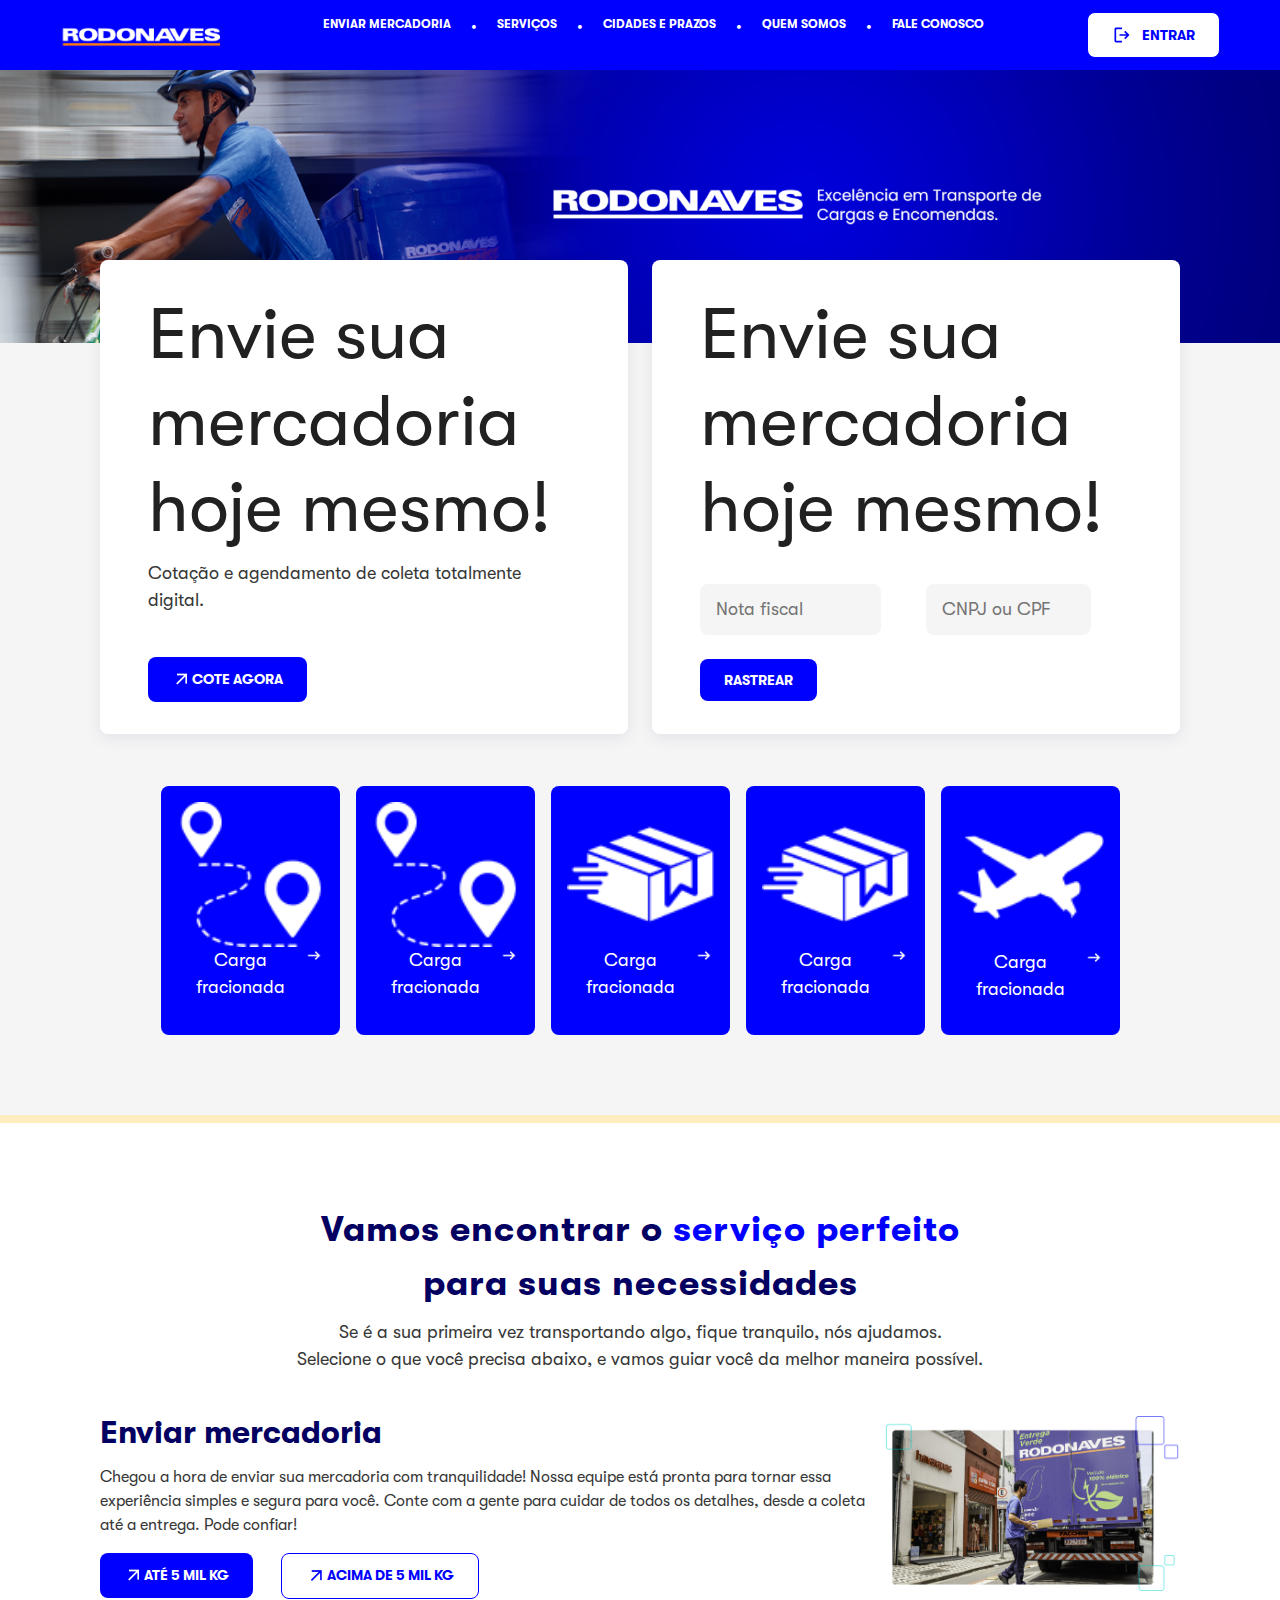
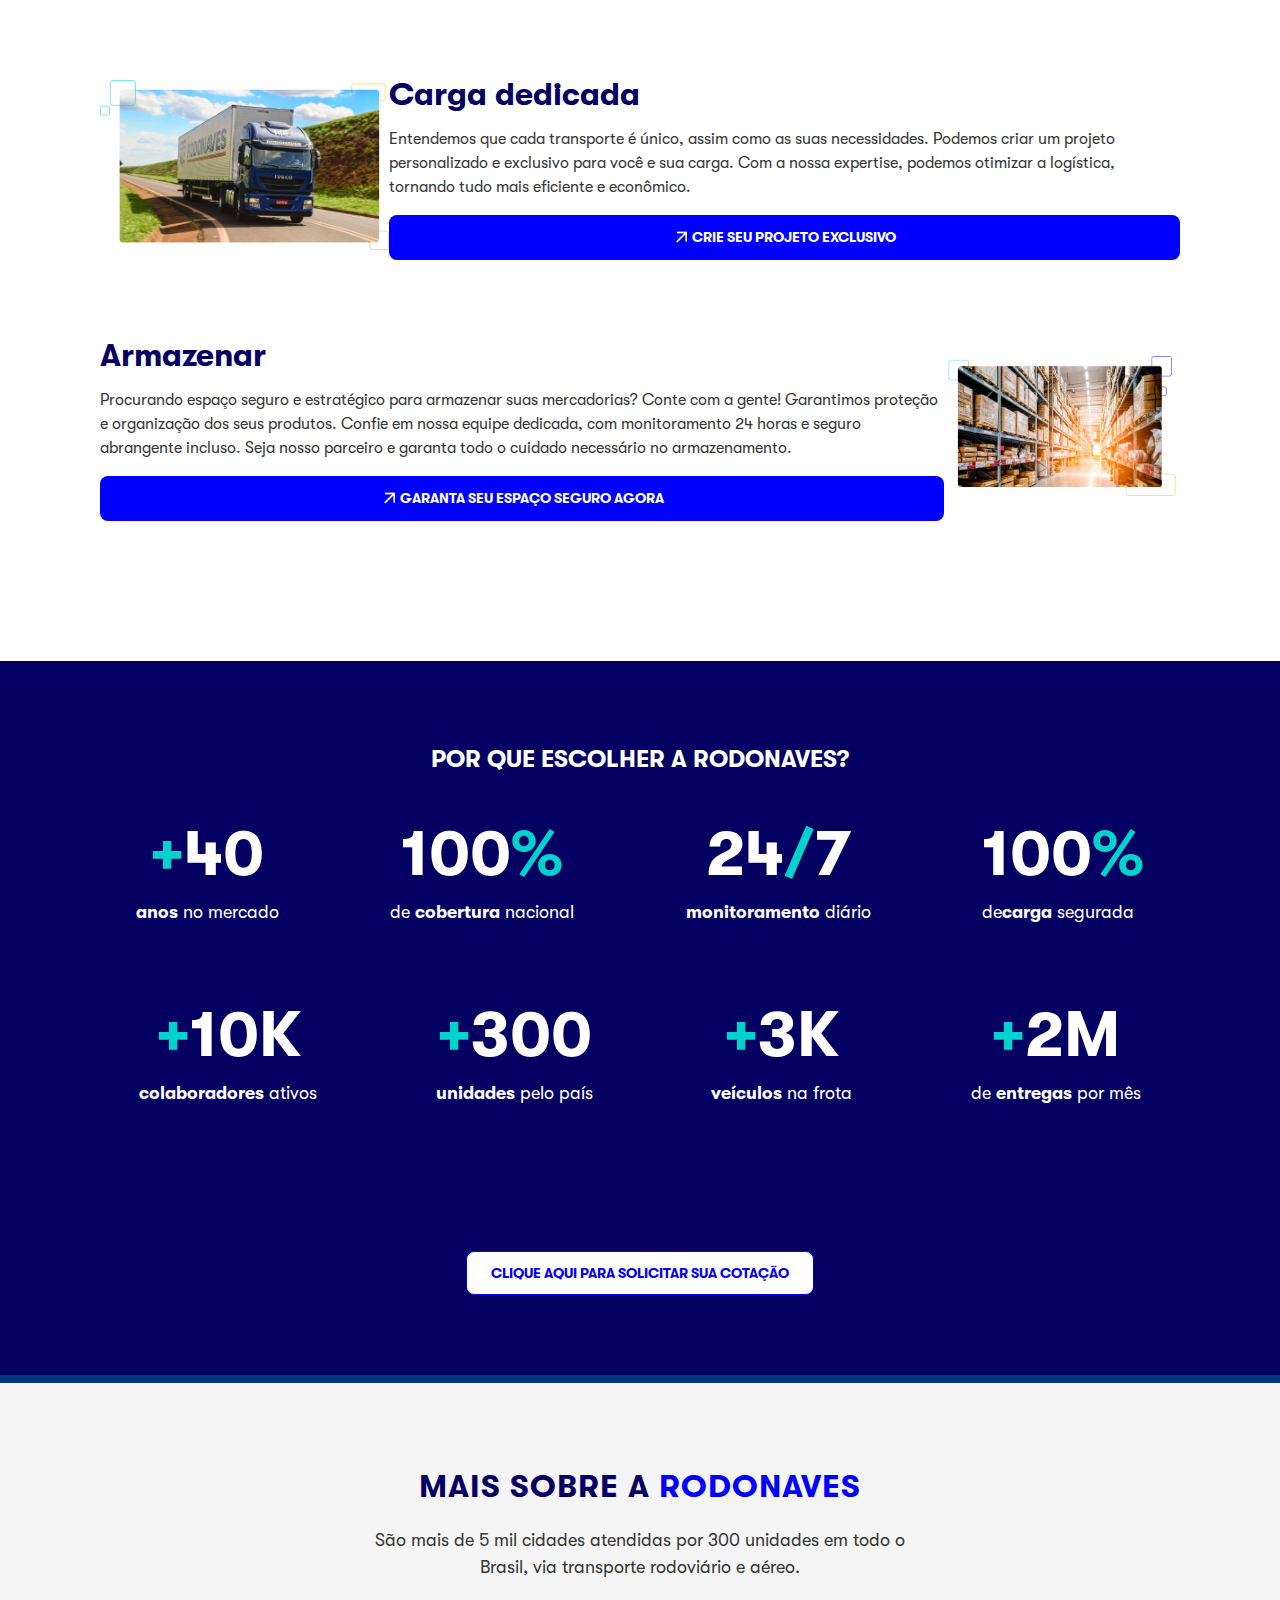
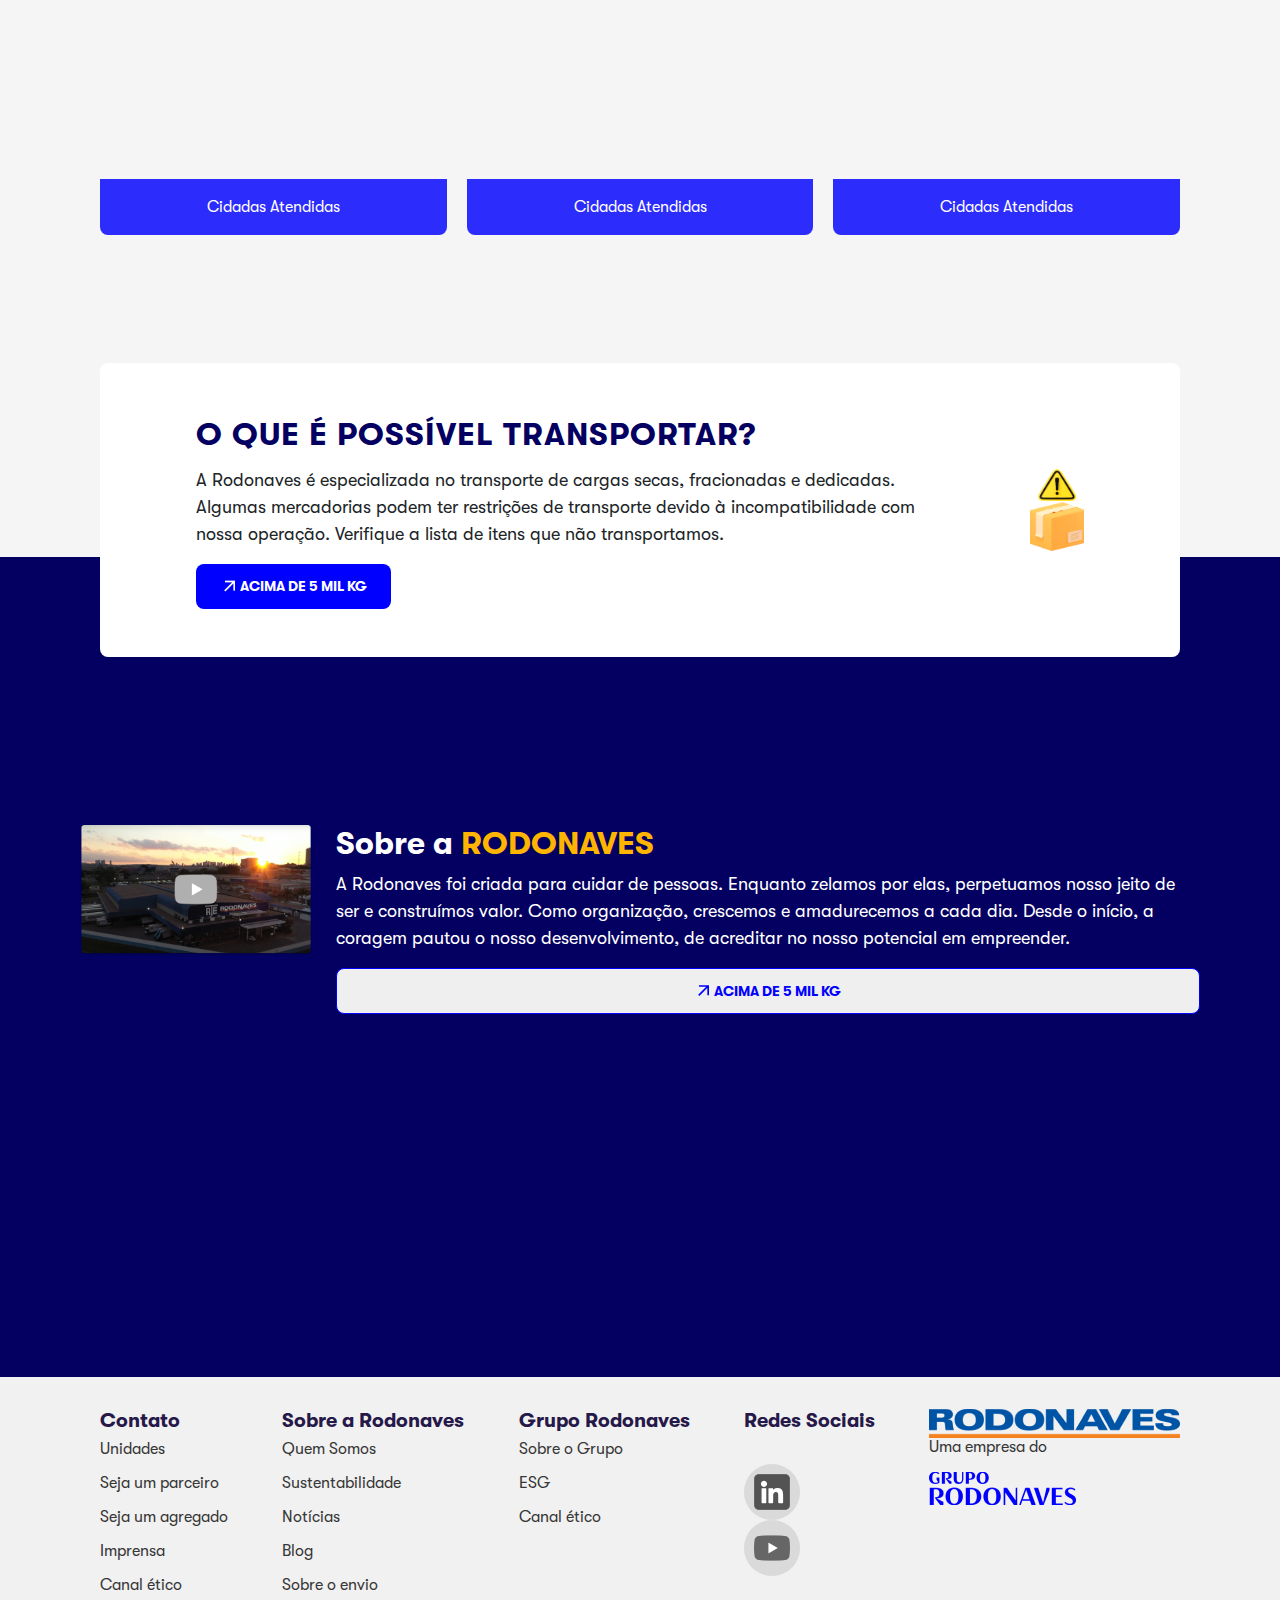
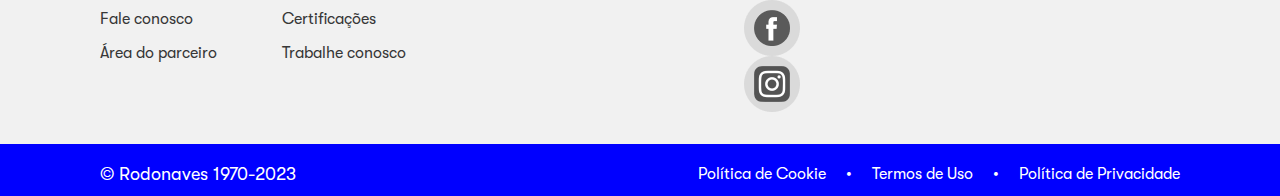
==== index.html @ ea884552 "initial setup" ====
<!DOCTYPE html>
<html lang="en" class="no-js">
<head>
   <meta charset="utf-8">
   <meta http-equiv="x-ua-compatible" content="ie=edge">
   <meta name="viewport" content="width=device-width, initial-scale=1.0, shrink-to-fit=no">
   <meta name="keywords" content="clean,creative"/>
   <meta name="description" content="Bootstrap5">
   <meta name="author" content=""/>
   <meta name="color-scheme" content="light dark">
   <title>Redonaves Html template</title>
   <!-- plugins css -->
   <link rel="stylesheet" href="styles/css/bootstrap.min.css">
   <!-- main css -->
   <link rel="stylesheet" href="styles/css/fonts.css">
   <link rel="stylesheet" href="styles/css/style.css">
</head>
<body>

   <header class="header">
      <div class="header-container">
        <img src="./images/logo.png" alt="Logo" class="logo" />
        <ul class="nav-links">
          <li><a href="#">ENVIAR MERCADORIA</a></li>
          <li>•</li>

          <li>
            <a href="#">
              SERVIÇOS
              <!-- <span><img src="./images/chevron-down.png" alt="" /></span
            > -->
            </a>
            <!-- <div class="dropdown-content">
              <a href="#">Service 1</a>
              <a href="#">Service 2</a>
              <a href="#">Service 3</a>
            </div> -->
          </li>
          <li>•</li>

          <li>
            <a href="#"
              >CIDADES E PRAZOS
              <!-- <span
                ><img src="./images/chevron-down.png" alt="" /></span
            > -->
            </a>
            <!-- <div class="dropdown-content">
              <a href="#">Contact 1</a>
              <a href="#">Contact 2</a>
            </div> -->
          </li>
          <li>•</li>

          <li><a href="#">QUEM SOMOS</a></li>
          <li>•</li>

          <li>
            <a href="#">FALE CONOSCO</a>
          </li>
        </ul>
        <button class="login-button">
          <span><img src="./images/Icon-test.svg" alt="" /></span>ENTRAR
        </button>
        <div class="mobile-nav">
          <img class="menu" src="./images/menu.png" alt="" />
          <img class="user" src="./images/user.png" alt="" />
        </div>
      </div>
    </header>

    <!-- hero -->
    <section class="hero">
      <div class="hero-banner">
        <img src="./images/Imagem 1.png" alt="" />
      </div>
      <div class="hero-wrapper">
        <div class="hero-content">
          <div class="first-card">
            <h1>Envie sua mercadoria hoje mesmo!</h1>
            <p>Cotação e agendamento de coleta totalmente digital.</p>
            <button>
              <span><img src="./images/arrow-outward.png" alt="" /></span> Cote
              agora
            </button>
          </div>
          <div class="tracking-form">
            <h1>Envie sua mercadoria hoje mesmo!</h1>
            <form>
              <div class="form-row">
                <div class="input-container">
                  <input
                    placeholder="Nota fiscal"
                    type="text"
                    id="input1"
                    name="input1"
                  />
                </div>
                <div class="input-container">
                  <input
                    placeholder="CNPJ ou CPF"
                    type="text"
                    id="input2"
                    name="input2"
                  />
                </div>
              </div>
              <button type="submit">Rastrear</button>
            </form>
          </div>
        </div>
        <!-- cards -->
        <div class="cards-title"><h2>Serviços</h2></div>
        <div class="cards">
          <div class="card">
            <img src="./images/location.png" alt="" />
            <p>
              Carga fracionada
              <span><img src="./images/arrow-right.png" alt="" /></span>
            </p>
          </div>
          <div class="card">
            <img src="./images/location.png" alt="" />
            <p>
              Carga fracionada<span
                ><img src="./images/arrow-right.png" alt=""
              /></span>
            </p>
          </div>
          <div class="card">
            <img src="./images/expess-icon.png" alt="" />
            <p>
              Carga fracionada<span
                ><img src="./images/arrow-right.png" alt=""
              /></span>
            </p>
          </div>
          <div class="card">
            <img src="./images/expess-icon.png" alt="" />
            <p>
              Carga fracionada<span
                ><img src="./images/arrow-right.png" alt=""
              /></span>
            </p>
          </div>
          <div class="card">
            <img src="./images/plane-icon.png" alt="" />
            <p>
              Carga fracionada<span
                ><img src="./images/arrow-right.png" alt=""
              /></span>
            </p>
          </div>
        </div>
      </div>
      <hr />
    </section>
    <!-- service -->
    <section class="service-sec">
      <div class="service-head">
        <h1>
          Vamos encontrar o <span>serviço perfeito</span><br />
          para suas necessidades
        </h1>
        <p>
          Se é a sua primeira vez transportando algo, fique tranquilo, nós
          ajudamos. <br />
          Selecione o que você precisa abaixo, e vamos guiar você da melhor
          maneira possível.
        </p>
      </div>
      <div class="txt-img-wrapper">
        <div class="txt-img-block">
          <div class="text-side">
            <h2>Enviar mercadoria</h2>
            <p>
              Chegou a hora de enviar sua mercadoria com tranquilidade! Nossa
              equipe está pronta para tornar essa experiência simples e segura
              para você. Conte com a gente para cuidar de todos os detalhes,
              desde a coleta até a entrega. Pode confiar!
            </p>
            <div class="buttons">
              <button class="one-btn">
                <span><img src="./images/arrow-outward.png" alt="" /></span>Até
                5 mil kg
              </button>
              <button class="two-btn">
                <span><img src="./images/arrow-outward-blue.png" alt="" /></span
                >Acima de 5 mil kg
              </button>
            </div>
          </div>
          <div class="img-side">
            <img
              src="./images/truck-img.png"
              alt="Delivery Truck"
              class="truck-img"
            />
          </div>
        </div>

        <div class="txt-img-block middle-service">
          <div class="img-side">
            <img
              src="./images/truck-middle.png"
              alt="Delivery Truck"
              class="truck-img"
            />
          </div>
          <div class="text-side">
            <h2>Carga dedicada</h2>
            <p>
              Entendemos que cada transporte é único, assim como as suas
              necessidades. Podemos criar um projeto personalizado e exclusivo
              para você e sua carga. Com a nossa expertise, podemos otimizar a
              logística, tornando tudo mais eficiente e econômico.
            </p>
            <button class="one-btn middle-btn">
              <span><img src="./images/arrow-outward.png" alt="" /></span>Crie
              seu projeto exclusivo
            </button>
          </div>
        </div>

        <div class="txt-img-block">
          <div class="text-side">
            <h2>Armazenar</h2>
            <p>
              Procurando espaço seguro e estratégico para armazenar suas
              mercadorias? Conte com a gente! Garantimos proteção e organização
              dos seus produtos. Confie em nossa equipe dedicada, com
              monitoramento 24 horas e seguro abrangente incluso. Seja nosso
              parceiro e garanta todo o cuidado necessário no armazenamento.
            </p>
            <button class="one-btn last-btn">
              <span><img src="./images/arrow-outward.png" alt="" /></span
              >Garanta seu espaço seguro agora
            </button>
          </div>
          <div class="img-side">
            <img
              src="./images/factory.png"
              alt="Delivery Truck"
              class="truck-img"
            />
          </div>
        </div>
      </div>
    </section>
    <!-- numbers -->
    <section class="numbers">
      <div class="num-head"><h2>Por que escolher a rodonaves?</h2></div>
      <div class="numbers-container">
        <div class="num-item-wrapper">
          <div class="num-item">
            <h3><span>+</span>40</h3>
            <p><strong>anos</strong> no mercado</p>
          </div>
          <div class="num-item">
            <h3>100<span>%</span></h3>
            <p>de <strong>cobertura</strong> nacional</p>
          </div>
          <div class="num-item">
            <h3>24<span>/</span>7</h3>
            <p><strong>monitoramento</strong> diário</p>
          </div>
          <div class="num-item">
            <h3>100<span>%</span></h3>
            <p>de<strong>carga</strong> segurada</p>
          </div>
        </div>
        <div class="num-item-wrapper num-item-two">
          <div class="num-item">
            <h3><span>+</span>10K</h3>
            <p><strong>colaboradores</strong> ativos</p>
          </div>
          <div class="num-item">
            <h3><span>+</span>300</h3>
            <p><strong>unidades</strong> pelo país</p>
          </div>
          <div class="num-item">
            <h3><span>+</span>3K</h3>
            <p><strong>veículos</strong> na frota</p>
          </div>
          <div class="num-item">
            <h3><span>+</span>2M</h3>
            <p>de <strong>entregas</strong> por mês</p>
          </div>
        </div>
      </div>
      <div class="bottom-btn">
        <button class="num-btn">Clique aqui para solicitar sua cotação</button>
      </div>
      <hr />
    </section>
    <!-- more-sec -->
    <section class="more-sec">
      <div class="more-head">
        <h2>Mais sobre a <span>rodonaves</span></h2>
        <p>
          São mais de 5 mil cidades atendidas por 300 unidades em todo o Brasil,
          via transporte rodoviário e aéreo.
        </p>
      </div>
      <div class="more-cards">
        <div class="card-item">
          <div class="more-btn">
            <a href="#">Cidadas Atendidas</a>
          </div>
        </div>
        <div class="card-item card-item2">
          <div class="more-btn">
            <a href="#">Cidadas Atendidas</a>
          </div>
        </div>
        <div class="card-item card-item3">
          <div class="more-btn">
            <a href="#">Cidadas Atendidas</a>
          </div>
        </div>
      </div>
      <div class="pop-wrapper">
        <div class="pop-up">
          <div class="pop-txt">
            <h3>o que é possível transportar?</h3>
            <p>
              A Rodonaves é especializada no transporte de cargas secas,
              fracionadas e dedicadas. Algumas mercadorias podem ter restrições
              de transporte devido à incompatibilidade com nossa operação.
              Verifique a lista de itens que não transportamos.
            </p>
            <button>
              <span><img src="./images/arrow-outward.png" alt="" /></span>Acima
              de 5 mil kg
            </button>
          </div>
          <div class="pop-img">
            <img src="./images/box.png" alt="" />
          </div>
        </div>
      </div>
    </section>
    <!-- video sec -->
    <section class="video-section">
      <div class="vid-sec-wrapper">
        <div class="vid-sec-container">
          <div class="vid"><img src="./images/Player.png" alt="" /></div>
          <div class="vid-txt">
            <h2>Sobre a <span>RODONAVES</span></h2>
            <p>
              A Rodonaves foi criada para cuidar de pessoas. Enquanto zelamos
              por elas, perpetuamos nosso jeito de ser e construímos valor. Como
              organização, crescemos e amadurecemos a cada dia. Desde o início,
              a coragem pautou o nosso desenvolvimento, de acreditar no nosso
              potencial em empreender.
            </p>
            <button>
              <span><img src="./images/arrow-outward2.svg" alt="" /></span>Acima
              de 5 mil kg
            </button>
          </div>
        </div>
      </div>
    </section>

    <!-- footer -->
    <footer>
      <div class="footer-container">
        <div class="footer-row">
          <h2>Contato</h2>
          <p>Unidades</p>
          <p>Seja um parceiro</p>
          <p>Seja um agregado</p>
          <p>Imprensa</p>
          <p>Canal ético</p>
          <p>Fale conosco</p>
          <p>Área do parceiro</p>
        </div>
        <div class="footer-row">
          <h2>Sobre a Rodonaves</h2>
          <p>Quem Somos</p>
          <p>Sustentabilidade</p>
          <p>Notícias</p>
          <p>Blog</p>
          <p>Sobre o envio</p>
          <p>Certificações</p>
          <p>Trabalhe conosco</p>
        </div>
        <div class="footer-row">
          <h2>Grupo Rodonaves</h2>
          <p>Sobre o Grupo</p>
          <p>ESG</p>
          <p>Canal ético</p>
        </div>
        <div class="footer-row">
          <h2>Redes Sociais</h2>
          <br />
          <a href=""><img src="./images/LinkedIn.png" alt="" /></a>
          <a href=""><img src="./images/YouTube.png" alt="" /></a> <br />
          <a href=""><img src="./images/Facebook.png" alt="" /></a>
          <a href=""><img src="./images/Instagram.png" alt="" /></a>
        </div>

        <div class="footer-row">
          <img src="./images/Logo-Rodonaves.png" alt="" />
          <p>Uma empresa do</p>
          <img src="./images/logo-grupo-rodonaves.png" alt="" />
        </div>
      </div>
    </footer>
    <div class="bottom-sec">
      <div class="bottom-wrap">
        <div class="copyright">
          <p>© Rodonaves 1970-2023</p>
        </div>
        <div class="bottom-links">
          <a href="#">Política de Cookie</a><span> • </span>
          <a href="#">Termos de Uso</a><span> • </span>
          <a href="#">Política de Privacidade</a>
        </div>
      </div>
    </div>

   <!-- jQuery -->
   <script src="scripts/jquery-3.7.1.min.js"></script>
   <script src="scripts/jquery-migrate-3.4.1.min.js"></script>
   <!-- plugins and framework js -->
   <script src="scripts/bootstrap.bundle.min.js"></script>
   <!-- Custom js -->
   <script src="scripts/main.js"></script>
</body>
</html>
---- styles/css/fonts.css ----
@font-face {
    font-family: "GT-Walsheim";
    src: url("../../fonts/GT-Walsheim/GT-Walsheim-Regular.woff2") format("woff2"),
      url("../../fonts/GT-Walsheim/GT-Walsheim-Regular.woff") format("woff");
    font-weight: normal;
    font-style: normal;
  }
  
  @font-face {
    font-family: "GT-Walsheim";
    src: url("../../fonts/GT-Walsheim/GT-Walsheim-Bold.woff2") format("woff2"),
      url("../../fonts/GT-Walsheim/GT-Walsheim-Bold-Oblique.woff") format("woff");
    font-weight: 700;
    font-style: 400;
  }
---- styles/css/style.css ----
*, *::before, *::after {
  box-sizing: border-box;
}

html {
  scroll-behavior: smooth;
}

img, picture, svg, video {
  display: block;
  max-width: 100%;
}

input, textarea, button, select {
  font: inherit;
}

:focus {
  box-shadow: none;
}

:disabled {
  cursor: not-allowed;
}

body {
  font-family: "GT-Walsheim";
}

h1, h2, h3, h4, h5, h6 {
  font-family: "GT-Walsheim";
}

h1 {
  font-size: 72px;
}

h2 {
  font-size: 48px;
}

h3 {
  font-size: 36px;
}

h4 {
  font-size: 32px;
}

h5 {
  font-size: 22px;
}

h6 {
  font-size: 18px;
}

p {
  font-size: 16px;
}

a {
  text-decoration: none;
}

ul {
  list-style: none;
  padding-left: 0;
}

p,
input {
  font-family: "GT-Walsheim";
  font-size: 18px;
  font-style: normal;
  font-weight: 400;
  line-height: 150%;
}

button {
  font-family: "GT-Walsheim";
  font-size: 14px;
  font-style: normal;
  font-weight: 700;
  line-height: 18.2px; /* 130% */
  text-transform: uppercase;
}

button:hover {
  transition: 0.3s;
  transform: scale(1.1);
}

/* nav */
.mobile-nav {
  display: none;
}

.header {
  background-color: #0000ff;
  color: white;
  padding: 10px 0;
}

/* New container styling */
.header-container {
  display: flex;
  align-items: center;
  justify-content: space-between;
  padding: 0 20px;
  max-width: 1200px;
  margin: auto;
}

.header img.logo {
  width: 160px;
  height: 32px;
}

.nav-links {
  list-style-type: none;
  display: flex;
  gap: 0;
}

.nav-links li {
  position: relative;
  padding: 5px 10px;
}

.nav-links li a {
  text-decoration: none;
  color: white;
  display: flex;
  transition: 0.3s ease;
  font-size: 12px;
  font-style: normal;
  font-weight: 700;
  line-height: 18px;
  text-transform: uppercase;
}

.nav-links li a:hover {
  color: #030061;
}

.nav-links li:hover .dropdown-content {
  display: block;
}

.dropdown-content {
  display: none;
  position: absolute;
  background-color: #f9f9f9;
  min-width: 160px;
  box-shadow: 0px 8px 16px 0px rgba(0, 0, 0, 0.2);
  z-index: 1;
}

.dropdown-content a {
  color: black;
  padding: 12px 16px;
  text-decoration: none;
  display: block;
}

.dropdown-content a:hover {
  background-color: #f1f1f1;
}

.login-button {
  background-color: #ffffff;
  border: 1px solid #0000ff;
  color: #0000ff;
  padding: 12px 24px;
  cursor: pointer;
  border-radius: 8px;
  display: flex;
  align-items: center;
}

.login-button:hover {
  transition: 0.3s;
  transform: scale(1.1);
}

.login-button span {
  padding-right: 10px;
}

@media screen and (max-width: 950px) {
  .nav-links {
    display: none;
  }
  .login-button {
    display: none;
  }
  .mobile-nav {
    display: block;
    display: flex;
  }
  .mobile-nav .menu {
    padding-right: 16px;
    cursor: pointer;
  }
  .mobile-nav .user {
    cursor: pointer;
  }
}
/* hero-section */
.hero-wrapper {
  background-color: #f5f5f5;
}

.hero-banner img {
  width: 100%;
}

.hero-content {
  max-width: 1120px;
  margin: 0 auto;
  padding: 20px;
  display: flex;
  margin-top: -103px;
}

.first-card {
  background-color: #ffffff;
  border-radius: 8px;
  padding: 32px 48px;
  margin-right: 24px;
  width: 548px;
  box-shadow: 0px 4px 16px 0px rgba(3, 0, 97, 0.0784313725);
}

.first-card h1 {
  color: #212121;
}

.first-card p {
  color: #383838;
}

.first-card button {
  border-radius: 8px;
  padding: 12px 24px;
  color: #ffffff;
  background-color: #0000ff;
  border: 0;
  cursor: pointer;
  margin-top: 24px;
  display: flex;
  align-items: center;
  margin-top: 43px;
}

#input1 {
  margin-right: 24px;
}

.tracking-form {
  background-color: #ffffff;
  border-radius: 8px;
  padding: 32px 48px;
  width: 548px;
  box-shadow: 0px 4px 16px 0px rgba(3, 0, 97, 0.0784313725);
}

.tracking-form h1 {
  color: #212121;
}

.tracking-form button {
  border-radius: 8px;
  padding: 12px 24px;
  color: #ffffff;
  background-color: #0000ff;
  border: 0;
  cursor: pointer;
  margin-top: 24px;
}

.form-row {
  display: flex;
  justify-content: start;
}

.form-row input {
  padding: 12px 16px;
  background-color: #f5f5f5;
  border-radius: 8px;
  color: #383838;
  border: 0;
  gap: 24px;
  margin-top: 24px;
  width: 80%;
}

@media screen and (max-width: 950px) {
  .form-row {
    flex-direction: column;
  }
  .hero-content {
    margin-top: -50px;
  }
}
@media screen and (max-width: 756px) {
  .hero-banner img {
    height: 198px;
  }
  .hero-content {
    flex-direction: column;
    gap: 20px;
  }
  .tracking-form {
    width: auto;
  }
  .first-card {
    width: auto;
    margin-right: 0;
  }
}
/* cards */
.cards {
  display: flex;
  max-width: 1120px;
  justify-content: center;
  flex-wrap: wrap;
  gap: 16px;
  margin: 0 auto;
  padding: 32px 0 80px;
}

.card {
  background-color: #0000ff;
  padding: 16px;
  border: 0;
  border-radius: 8px;
  width: 179px;
  text-align: center;
}

.card p {
  color: #ffffff;
  display: flex;
  justify-content: center;
}

.hero hr {
  border: 4px solid #ffb500;
  margin: 0;
}

.cards-title h2 {
  display: none;
}

@media screen and (max-width: 500px) {
  .cards {
    padding: 32px 20px 80px;
  }
  .cards-title h2 {
    display: block;
    color: #030061;
    text-align: center;
    font-size: 16px;
    font-style: normal;
    font-weight: 700;
    line-height: 150%; /* 24px */
    letter-spacing: 1px;
    text-transform: uppercase;
    margin-top: 32px;
  }
  .card {
    width: 100%;
    display: flex;
    align-items: center;
    justify-content: space-around;
  }
}
/* service-sec */
.service-sec {
  padding-top: 80px;
  padding-bottom: 120px;
}

.service-head h1 {
  color: #030061;
  text-align: center;
  text-align: center;
  font-size: 36px;
  font-style: normal;
  font-weight: 700;
  line-height: 150%; /* 54px */
  letter-spacing: 1px;
}

.service-head h1 span {
  color: #0000ff;
}

.service-head p {
  color: #383838;
  text-align: center;
}

.txt-img-wrapper {
  max-width: 1120px;
  margin: 0 auto;
  padding: 20px;
}

.txt-img-block {
  display: flex;
  align-items: center;
}

.text-side h2 {
  color: #030061;
  font-size: 32px;
  font-style: normal;
  font-weight: 700;
  line-height: 150%;
}

.text-side p {
  color: #383838;
  font-size: 16px;
  font-style: normal;
  font-weight: 400;
  line-height: 150%;
}

.text-side button {
  padding: 12px 24px;
  border-radius: 8px;
  cursor: pointer;
  display: inline-flex;
  align-items: center;
}

.middle-btn {
  display: flex;
  align-items: center;
  width: 100%;
  justify-content: center;
}

.last-btn {
  display: flex;
  align-items: center;
  width: 100%;
  justify-content: center;
}

.one-btn {
  background-color: #0000ff;
  color: #ffffff;
  border: 0;
  margin-right: 24px;
}

.two-btn {
  color: #0000ff;
  background-color: #ffffff;
  border: 1px solid #0000ff;
}

.middle-service {
  margin: 72px 0;
}

@media screen and (max-width: 900px) {
  .txt-img-wrapper {
    padding: 20px;
  }
  .txt-img-block {
    flex-direction: column-reverse;
  }
  .middle-service {
    flex-direction: column;
  }
  .img-side {
    width: 100%;
  }
  .img-side img {
    max-width: 100%;
    height: auto;
  }
  .one-btn {
    margin-bottom: 24px !important;
  }
  .text-side p {
    text-align: center;
  }
  .text-side h2 {
    text-align: center;
  }
  .text-side button {
    display: block;
    margin: 0 auto;
  }
  .service-head h1 {
    font-size: 20px;
    font-style: normal;
    font-weight: 700;
    line-height: 150%; /* 24px */
    text-transform: uppercase;
  }
}
/* numbers */
.numbers {
  background-color: #030061;
  padding: 80px 0 0;
}

.numbers-container {
  max-width: 1120px;
  margin: 0 auto;
}

.num-head h2 {
  color: #ffffff;
  padding-bottom: 32px;
  text-align: center;
  text-transform: uppercase;
  font-size: 24px;
  font-style: normal;
  font-weight: 700;
  line-height: 150%;
}

.num-item-wrapper {
  display: flex;
  justify-content: space-around;
}

.num-item h3 {
  color: #ffffff;
  text-align: center;
  font-size: 64px;
  font-style: normal;
  font-weight: 700;
  line-height: normal;
}

.num-item h3 span {
  color: #00d2cd;
}

.num-item p {
  color: #ffffff;
}

.num-item-two {
  padding: 56px 0 64px;
}

.bottom-btn {
  text-align: center;
  padding: 0 20px 80px;
}

.num-btn {
  padding: 12px 24px;
  color: #0000ff;
  border-radius: 8px;
  background-color: #ffffff;
  border: 1px solid #0000ff;
  cursor: pointer;
  margin-top: 64px;
}

.numbers hr {
  border: 4px solid #00d2cd;
  margin: 0;
}

@media screen and (max-width: 810px) {
  .num-item-wrapper {
    flex-direction: column;
  }
  .num-item {
    display: flex;
    flex-direction: column;
    align-items: center;
    padding-bottom: 50px;
  }
  .numbers-container {
    display: flex;
    justify-content: space-around;
    padding: 0 20px;
  }
  .num-item-two {
    padding: 0;
  }
  .num-item p {
    margin: 0;
  }
  .numbers hr {
    display: none;
  }
}
/* more sec */
.more-sec {
  background-color: #f5f5f5;
  padding-top: 80px;
}

.more-head h2 {
  color: #030061;
  text-transform: uppercase;
  text-align: center;
  font-size: 32px;
  font-style: normal;
  font-weight: 700;
  line-height: 150%; /* 48px */
  letter-spacing: 1px;
  text-transform: uppercase;
}

.more-head h2 span {
  color: #0000ff;
  text-transform: uppercase;
}

.more-head p {
  color: #383838;
  text-align: center;
  max-width: 548px;
  padding: 8px 0 56px;
  margin: 0 auto;
}

.more-cards {
  display: flex;
  max-width: 1120px;
  margin: 0 auto;
  gap: 20px;
  padding-bottom: 108px;
  padding-right: 20px;
  padding-left: 20px;
}

.card-item {
  background-image: url("./images/img-truck2.png");
  background-size: cover;
  position: relative;
  height: 198px;
  width: 397px;
  border-radius: 8px;
}

.card-item2 {
  background-image: url("./images/delivery.png");
}

.card-item3 {
  background-image: url("./images/person.png");
}

.more-btn {
  position: absolute;
  bottom: 0;
  background-color: #0000ff;
  width: 100%;
  padding: 16px 0;
  opacity: 82%;
  text-align: center;
  border-radius: 0 0 8px 8px;
  cursor: pointer;
}

.card-item a {
  color: #ffffff;
}

@media screen and (max-width: 840px) {
  .more-cards {
    flex-direction: column;
    gap: 40px;
  }
  .card-item {
    width: auto;
  }
}
/* pop-up */
.pop-up {
  display: flex;
  padding: 48px 96px;
  align-items: center;
  background-color: #ffffff;
  border-radius: 8px;
  position: relative;
  z-index: 9;
}

.pop-wrapper {
  max-width: 1120px;
  margin: 0 auto;
  padding: 20px 20px 56px;
}

.pop-up h3 {
  color: #030061;
  text-transform: uppercase;
  font-size: 32px;
  font-style: normal;
  font-weight: 700;
  line-height: 150%; /* 48px */
  letter-spacing: 1px;
  text-transform: uppercase;
}

.pop-up button {
  padding: 12px 24px;
  border-radius: 8px;
  color: #ffffff;
  background-color: #0000ff;
  border: 0;
  cursor: pointer;
  display: flex;
  align-items: center;
}

.pop-txt {
  margin-right: 72px;
}

@media screen and (max-width: 840px) {
  .pop-up {
    flex-direction: column-reverse;
    padding: 48px 16px;
  }
  .pop-txt {
    margin-right: 0;
    text-align: center;
  }
  .pop-up button {
    margin: 0 auto;
  }
}
/* video-section */
.video-section {
  margin-top: -156px;
  background-color: #030061;
}

.vid-sec-wrapper {
  max-width: 1120px;
  margin: 0 auto;
}

.vid-sec-container {
  display: flex;
  padding-top: 268px;
  padding-bottom: 190px;
}

.vid {
  width: 643px;
  height: 362px;
  margin-right: 24px;
  cursor: pointer;
}

.vid-txt h2 {
  color: #ffffff;
  font-size: 32px;
  font-style: normal;
  font-weight: 700;
  line-height: 38.4px;
}

.vid-txt h2 span {
  color: #ffb500;
}

.vid-txt p {
  color: #ffffff;
}

.vid-txt button {
  padding: 12px 24px;
  color: #0000ff;
  border-radius: 8px;
  border: 1px solid #0000ff;
  cursor: pointer;
  display: flex;
  align-items: center;
  width: 100%;
  justify-content: center;
}

@media screen and (max-width: 957px) {
  .video-section {
    margin-top: 0;
  }
  .vid-sec-wrapper {
    padding: 20px;
  }
  .vid-sec-container {
    flex-direction: column;
    padding-top: 48px;
    padding-bottom: 48px;
  }
  .vid-txt p {
    text-align: center;
  }
  .vid-txt h2 {
    text-align: center;
    padding-top: 20px;
  }
  .vid-txt button {
    margin: 0 auto;
  }
  .vid {
    width: 100%;
    height: auto;
  }
  .vid img {
    max-width: 100%;
    height: auto;
  }
}
/* footer */
footer {
  background-color: #f1f1f1;
}

.footer-container {
  display: flex;
  max-width: 1120px;
  margin: 0 auto;
  justify-content: space-between;
  padding-top: 32px;
  padding-left: 20px;
  padding-right: 20px;
}

.footer-container h2 {
  color: #261949;
  font-size: 20px;
  font-style: normal;
  font-weight: 700;
  line-height: normal;
}

.footer-container p {
  color: #383838;
  font-size: 16px;
  font-style: normal;
  font-weight: 400;
  line-height: normal;
}

.footer-row {
  padding-bottom: 32px;
}

@media screen and (max-width: 840px) {
  .footer-container {
    flex-direction: column;
    padding: 20px;
  }
}
/* bottom-sec */
.bottom-sec {
  background-color: #0000ff;
  height: 52px;
}

.bottom-wrap {
  display: flex;
  justify-content: space-between;
  align-items: center;
  padding: 17px 0;
  max-width: 1120px;
  margin: 0 auto;
  padding: 17px 20px 0;
}

.copyright p {
  margin: 0;
  color: #ffffff;
}

.bottom-links a {
  color: #ffffff;
  text-decoration: none;
}

.bottom-links a:hover {
  color: #030061;
}

.bottom-links span {
  color: #ffffff;
  padding: 0 16px;
}

@media screen and (max-width: 840px) {
  .bottom-links {
    display: none;
  }
  .bottom-wrap {
    justify-content: center;
  }
}
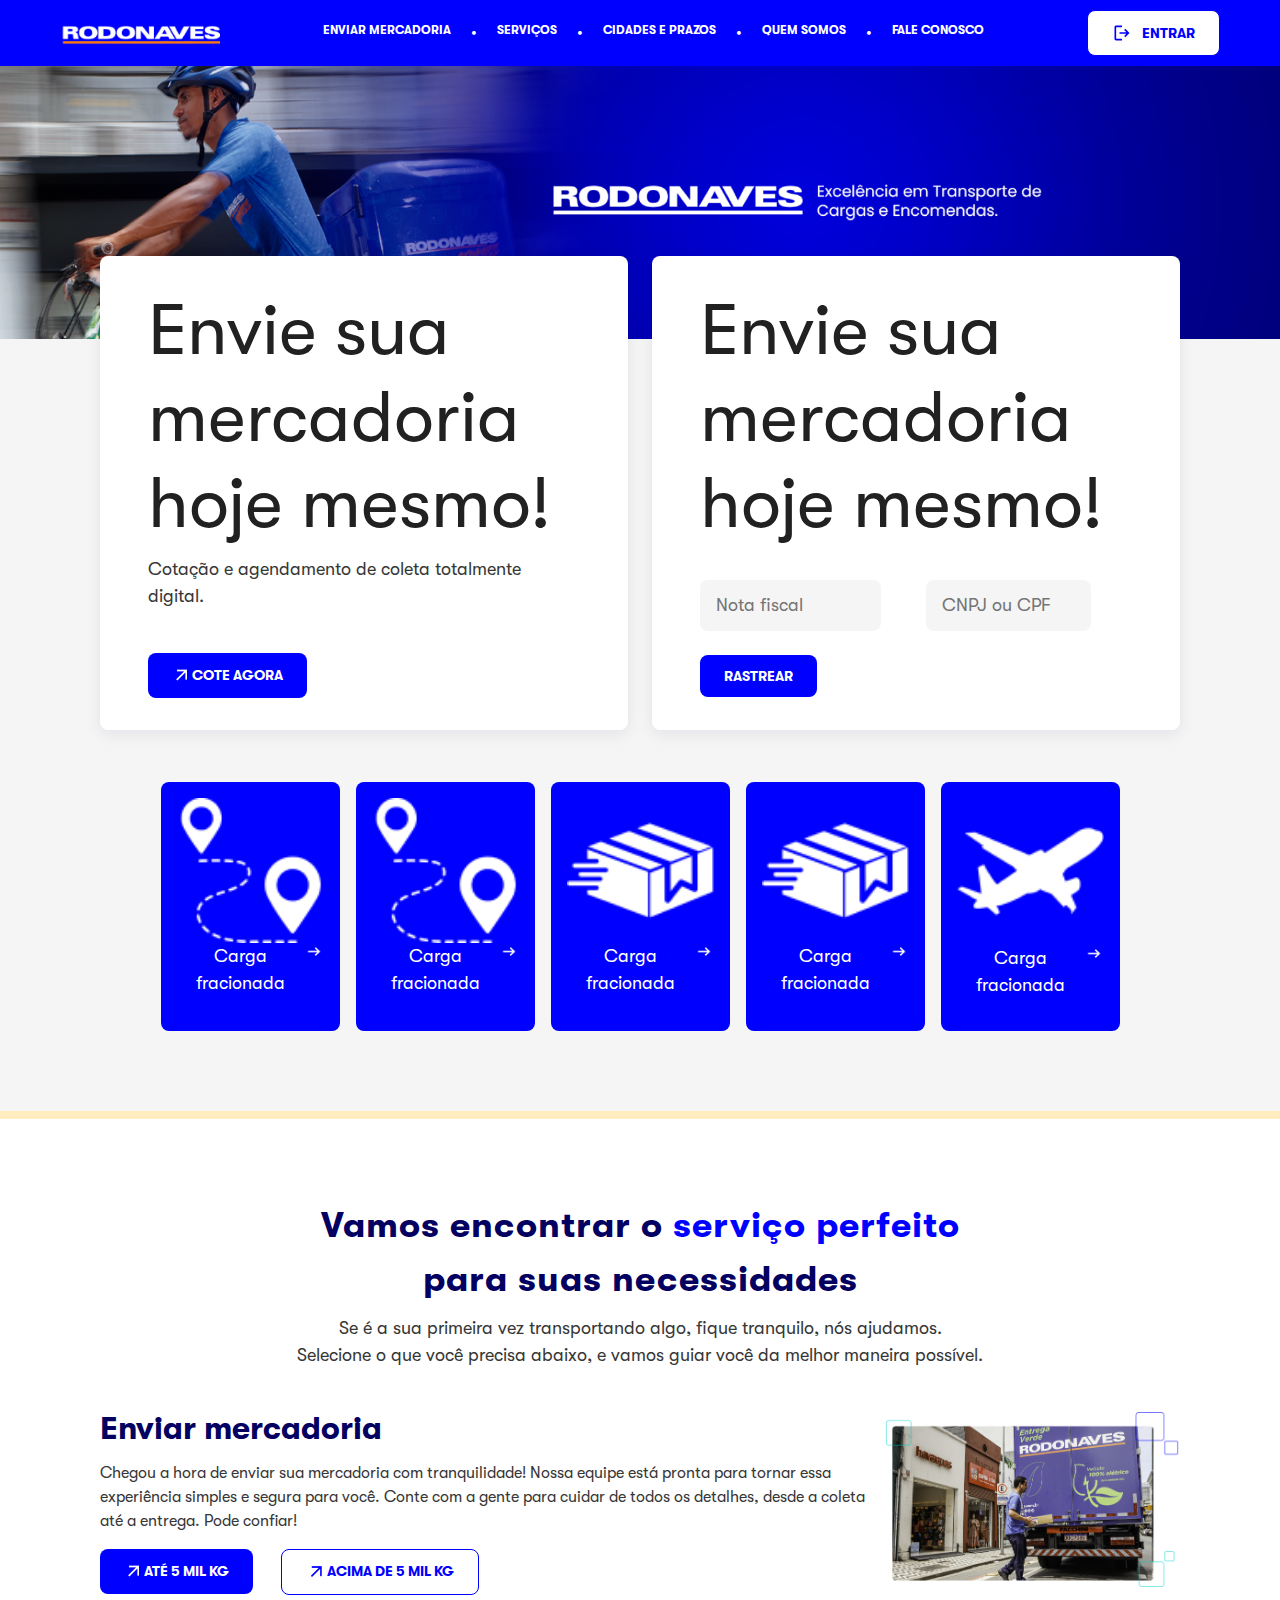
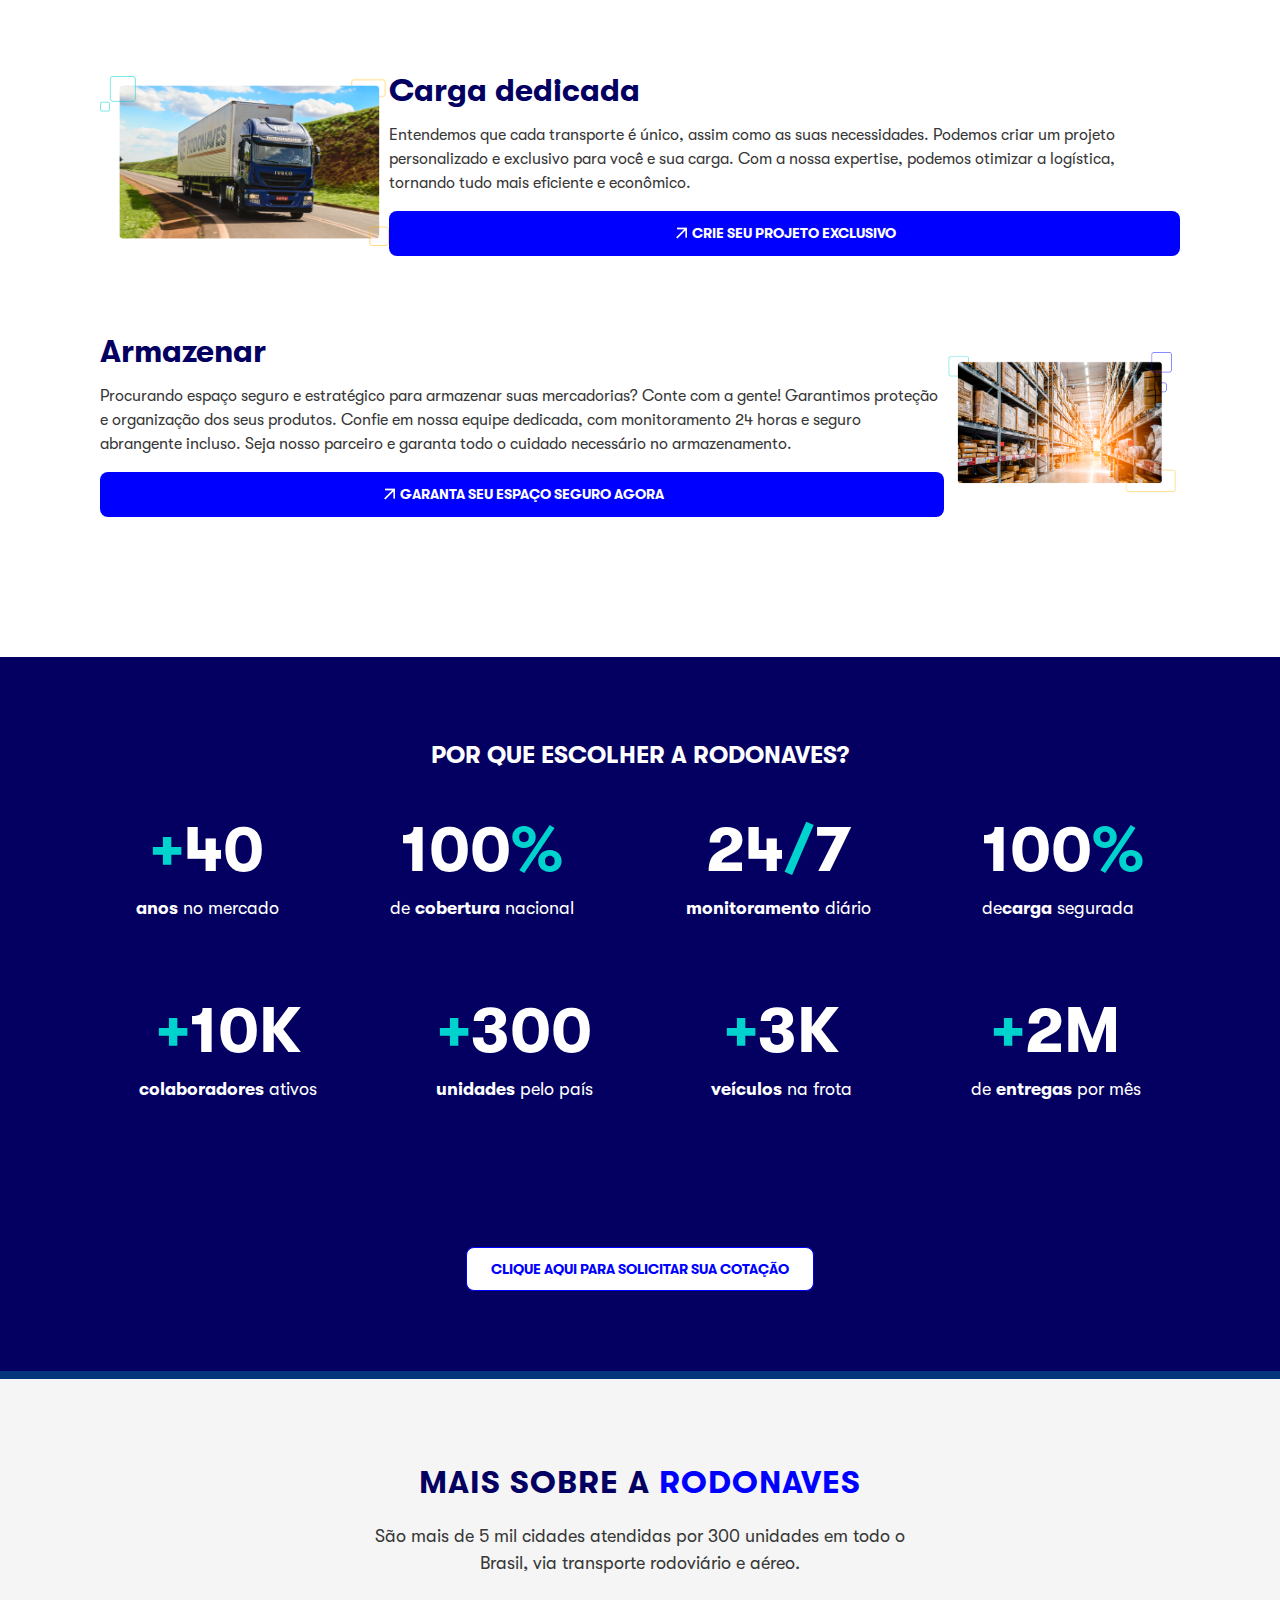
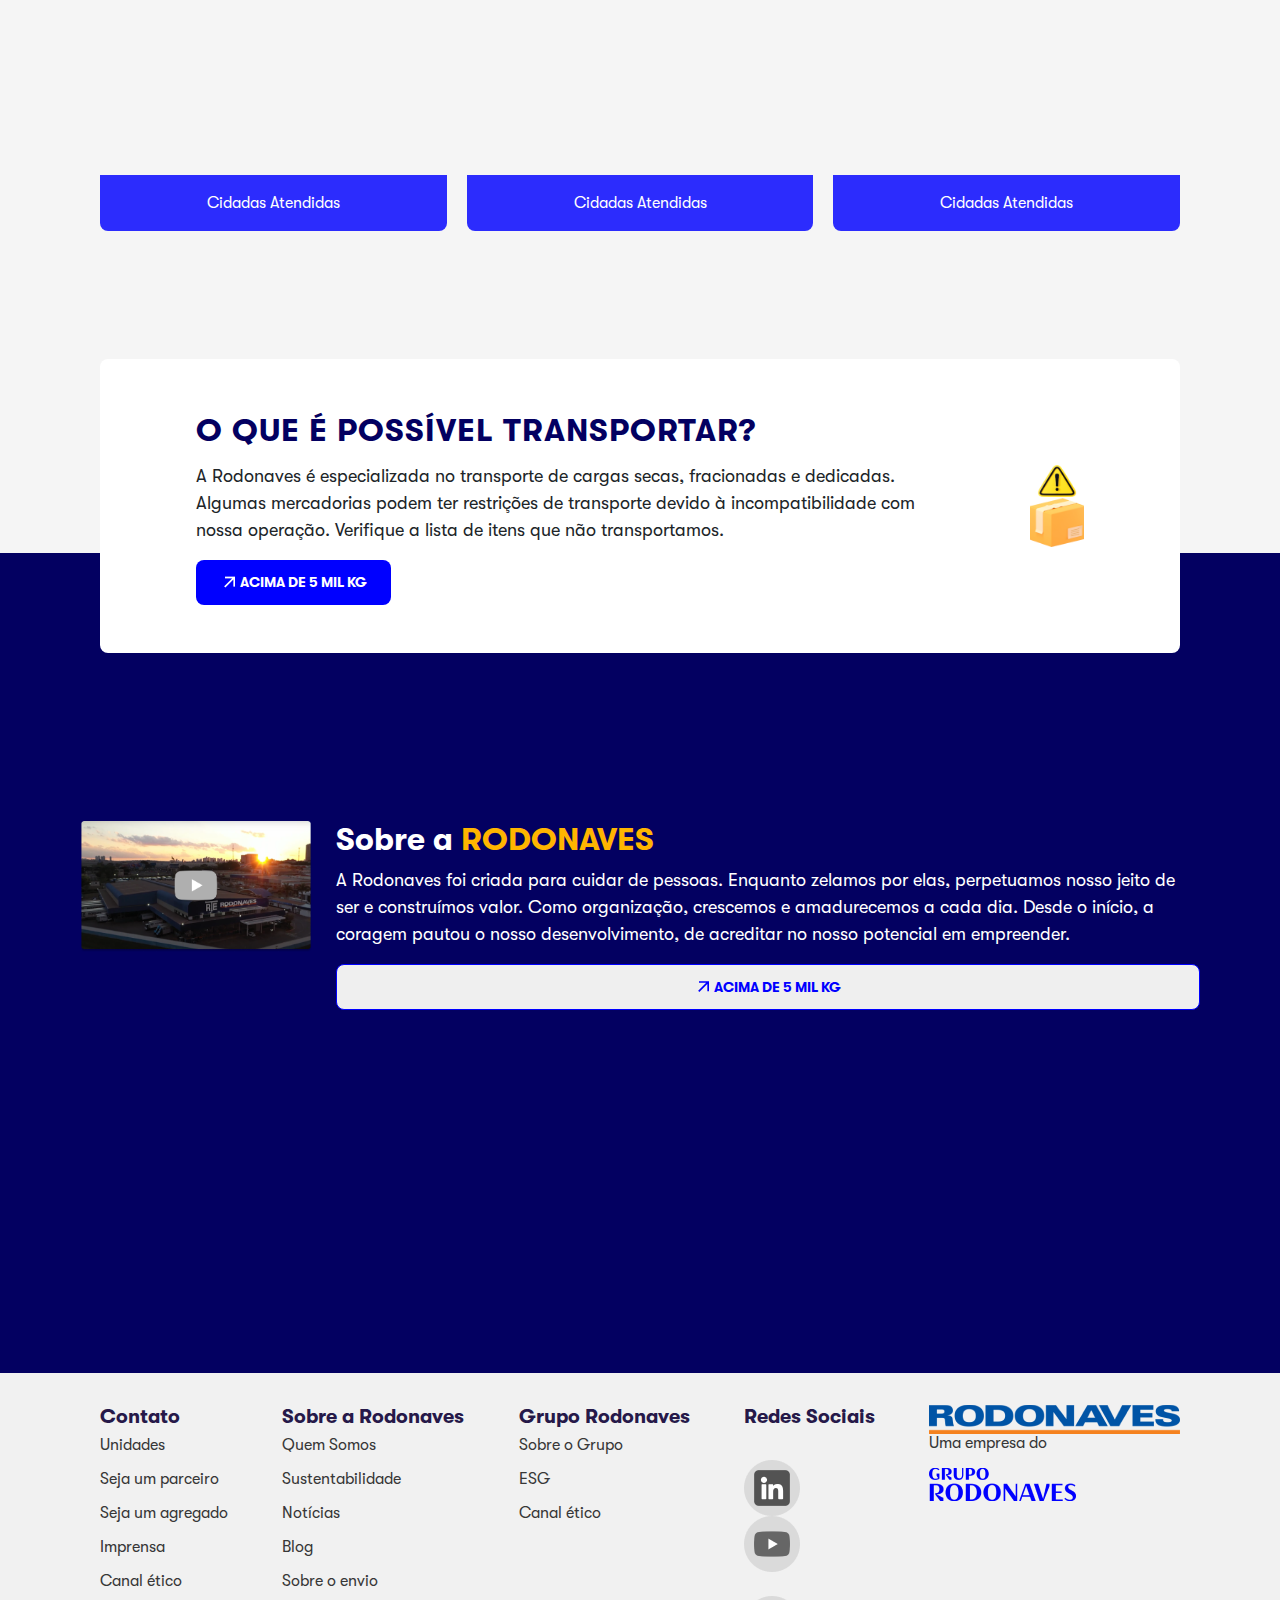
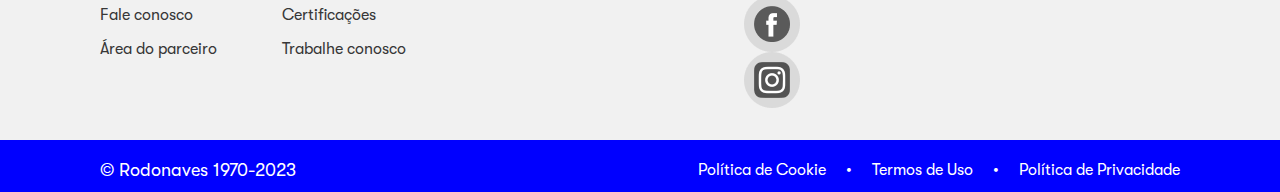
==== commit 01b9ae0d: "test commit" ====
--- a/index.html
+++ b/index.html
@@ -12,7 +12,7 @@
    <!-- plugins css -->
    <link rel="stylesheet" href="styles/css/bootstrap.min.css">
    <!-- main css -->
-   <link rel="stylesheet" href="styles/css/fonts.css">
+   <link rel="stylesheet" href="styles/css/fonts.css"> 
    <link rel="stylesheet" href="styles/css/style.css">
 </head>
 <body>
--- a/styles/css/style.css
+++ b/styles/css/style.css
@@ -1,3 +1,24 @@
+:root {
+  --body-font: "GT-Walsheim";
+  --header-font: "GT-Walsheim";
+  --color-white:#ffffff;
+  --color-black:#000000;
+  --color-primary:#00002E;
+  --color-secondary:#0000ff;
+  --color-success:#28a745;
+  --color-danger:#dc3545;
+  --color-warning:#ffc107;
+  --color-info:#17a2b8;
+  --bg-white:#ffffff;
+  --bg-black:#000000;
+  --bg-primary:#0000ff;
+  --bg-secondary:#0070F7;
+  --bg-success:#28a745;
+  --bg-danger:#dc3545;
+  --bg-warning:#ffc107;
+  --bg-info:#17a2b8;
+}
+
 *, *::before, *::after {
   box-sizing: border-box;
 }
@@ -24,11 +45,11 @@
 }
 
 body {
-  font-family: "GT-Walsheim";
+  font-family: var(--body-font);
 }
 
 h1, h2, h3, h4, h5, h6 {
-  font-family: "GT-Walsheim";
+  font-family: var(--header-font);
 }
 
 h1 {
@@ -66,29 +87,24 @@
 ul {
   list-style: none;
   padding-left: 0;
-}
-
-p,
-input {
-  font-family: "GT-Walsheim";
-  font-size: 18px;
-  font-style: normal;
-  font-weight: 400;
-  line-height: 150%;
-}
-
-button {
-  font-family: "GT-Walsheim";
-  font-size: 14px;
-  font-style: normal;
-  font-weight: 700;
-  line-height: 18.2px; /* 130% */
+  margin-bottom: 0;
+}
+
+@media (min-width: 1400px) {
+  .container, .container-lg, .container-md, .container-sm, .container-xl, .container-xxl {
+    max-width: 1120px;
+  }
+}
+.btn {
+  font-size: 16px;
+  line-height: 20px;
+  font-weight: 700;
+  border-radius: 16px;
+  padding: 10px;
   text-transform: uppercase;
 }
-
-button:hover {
-  transition: 0.3s;
-  transform: scale(1.1);
+.btn.btn-primary {
+  background-color: var(--bg-primary);
 }
 
 /* nav */
@@ -207,6 +223,113 @@
     cursor: pointer;
   }
 }
+/* footer */
+footer {
+  background-color: #f1f1f1;
+}
+
+.footer-container {
+  display: flex;
+  max-width: 1120px;
+  margin: 0 auto;
+  justify-content: space-between;
+  padding-top: 32px;
+  padding-left: 20px;
+  padding-right: 20px;
+}
+
+.footer-container h2 {
+  color: #261949;
+  font-size: 20px;
+  font-style: normal;
+  font-weight: 700;
+  line-height: normal;
+}
+
+.footer-container p {
+  color: #383838;
+  font-size: 16px;
+  font-style: normal;
+  font-weight: 400;
+  line-height: normal;
+}
+
+.footer-row {
+  padding-bottom: 32px;
+}
+
+@media screen and (max-width: 840px) {
+  .footer-container {
+    flex-direction: column;
+    padding: 20px;
+  }
+}
+/* bottom-sec */
+.bottom-sec {
+  background-color: #0000ff;
+  height: 52px;
+}
+
+.bottom-wrap {
+  display: flex;
+  justify-content: space-between;
+  align-items: center;
+  padding: 17px 0;
+  max-width: 1120px;
+  margin: 0 auto;
+  padding: 17px 20px 0;
+}
+
+.copyright p {
+  margin: 0;
+  color: #ffffff;
+}
+
+.bottom-links a {
+  color: #ffffff;
+  text-decoration: none;
+}
+
+.bottom-links a:hover {
+  color: #030061;
+}
+
+.bottom-links span {
+  color: #ffffff;
+  padding: 0 16px;
+}
+
+@media screen and (max-width: 840px) {
+  .bottom-links {
+    display: none;
+  }
+  .bottom-wrap {
+    justify-content: center;
+  }
+}
+p,
+input {
+  font-family: "GT-Walsheim";
+  font-size: 18px;
+  font-style: normal;
+  font-weight: 400;
+  line-height: 150%;
+}
+
+button {
+  font-family: "GT-Walsheim";
+  font-size: 14px;
+  font-style: normal;
+  font-weight: 700;
+  line-height: 18.2px; /* 130% */
+  text-transform: uppercase;
+}
+
+button:hover {
+  transition: 0.3s;
+  transform: scale(1.1);
+}
+
 /* hero-section */
 .hero-wrapper {
   background-color: #f5f5f5;
@@ -823,87 +946,131 @@
     height: auto;
   }
 }
-/* footer */
-footer {
-  background-color: #f1f1f1;
-}
-
-.footer-container {
-  display: flex;
-  max-width: 1120px;
-  margin: 0 auto;
-  justify-content: space-between;
-  padding-top: 32px;
-  padding-left: 20px;
-  padding-right: 20px;
-}
-
-.footer-container h2 {
-  color: #261949;
+.delivery__inner {
+  padding-block: 80px;
+}
+.delivery .link-back-to-home {
+  display: inline-flex;
+  align-items: center;
+  font-size: 16px;
+  font-weight: 700;
+  line-height: 19.2px;
+  text-transform: uppercase;
+  margin-bottom: 24px;
+  color: #00002E;
+}
+.delivery .link-back-to-home__icon {
+  margin-right: 8px;
+}
+.delivery .delivery-form {
+  padding: 32px;
+  border-radius: 24px;
+  border: 1px solid #E5E5E5;
+  background: #FAFAFA;
+}
+.delivery .delivery-form__title {
+  max-width: 50%;
+  font-size: 18px;
+  font-weight: 500;
+}
+.delivery .delivery-form .form-group {
+  margin-block: 40px;
+}
+.delivery .delivery-form .form-label {
   font-size: 20px;
-  font-style: normal;
-  font-weight: 700;
-  line-height: normal;
-}
-
-.footer-container p {
-  color: #383838;
+  font-weight: 700;
+  line-height: 24px;
+}
+.delivery .delivery-form .form-select {
   font-size: 16px;
-  font-style: normal;
-  font-weight: 400;
-  line-height: normal;
-}
-
-.footer-row {
-  padding-bottom: 32px;
-}
-
-@media screen and (max-width: 840px) {
-  .footer-container {
-    flex-direction: column;
-    padding: 20px;
-  }
-}
-/* bottom-sec */
-.bottom-sec {
-  background-color: #0000ff;
-  height: 52px;
-}
-
-.bottom-wrap {
-  display: flex;
-  justify-content: space-between;
-  align-items: center;
-  padding: 17px 0;
-  max-width: 1120px;
-  margin: 0 auto;
-  padding: 17px 20px 0;
-}
-
-.copyright p {
-  margin: 0;
-  color: #ffffff;
-}
-
-.bottom-links a {
-  color: #ffffff;
-  text-decoration: none;
-}
-
-.bottom-links a:hover {
-  color: #030061;
-}
-
-.bottom-links span {
-  color: #ffffff;
-  padding: 0 16px;
-}
-
-@media screen and (max-width: 840px) {
-  .bottom-links {
-    display: none;
-  }
-  .bottom-wrap {
-    justify-content: center;
-  }
+  font-weight: 500;
+  line-height: 20px;
+  min-height: 56px;
+  background-color: #f5f5f5;
+  border: none;
+}
+.delivery .delivery-form .btn-submit {
+  padding: 12px 24px;
+  font-size: 14px;
+  line-height: 18px;
+  width: 100%;
+}
+.delivery .delivery-form .btn-submit:hover {
+  transform: scale(1.01);
+}
+.delivery .delivery-services__title {
+  font-size: 32px;
+  line-height: 38px;
+  font-weight: 500;
+  margin-top: 56px;
+  margin-bottom: 48px;
+  text-align: center;
+}
+.delivery .delivery-services .service-card-item {
+  padding: 24px 16px;
+  border: 1px solid #E5E5E5;
+  background-color: #FAFAFA;
+  text-align: center;
+  border-radius: 24px;
+  margin-bottom: 24px;
+}
+.delivery .delivery-services .service-card-item__top {
+  padding-block: 16px;
+  border-bottom: 1px solid #F1F1F1;
+}
+.delivery .delivery-services .service-card-item__top .title {
+  font-size: 22px;
+  line-height: 26px;
+  font-weight: 700;
+  text-transform: uppercase;
+}
+.delivery .delivery-services .service-card-item__top img {
+  margin: 32px auto;
+}
+.delivery .delivery-services .service-card-item__top .name {
+  font-size: 18px;
+  line-height: 21px;
+  margin-bottom: 0;
+}
+.delivery .delivery-services .service-card-item__top .status {
+  font-size: 14px;
+  line-height: 18px;
+  font-weight: 300;
+  color: var(--color-secondary);
+}
+.delivery .delivery-services .service-card-item__bottom {
+  padding-top: 24px;
+  text-align: left;
+}
+.delivery .delivery-services .service-card-item__bottom .bottom-user:not(:last-child) {
+  margin-bottom: 24px;
+}
+.delivery .delivery-services .service-card-item__bottom .bottom-user__name {
+  font-size: 28px;
+  line-height: 33px;
+  font-weight: 500;
+  margin-bottom: 0;
+}
+.delivery .delivery-services .service-card-item__bottom .bottom-user__info {
+  display: flex;
+  align-items: center;
+  margin-bottom: 0;
+}
+.delivery .delivery-services .service-card-item__bottom .bottom-user__info img {
+  margin-right: 12px;
+}
+.delivery .delivery-services .service-card-item__bottom .service-button {
+  width: 100%;
+}
+.delivery .delivery-info .warning {
+  font-size: 18px;
+  line-height: 21px;
+  font-weight: 700;
+  color: #FFB500;
+}
+.delivery .delivery-info .delivery-text {
+  font-size: 14px;
+  line-height: 18px;
+  font-weight: 300;
+  margin-bottom: 0;
 }